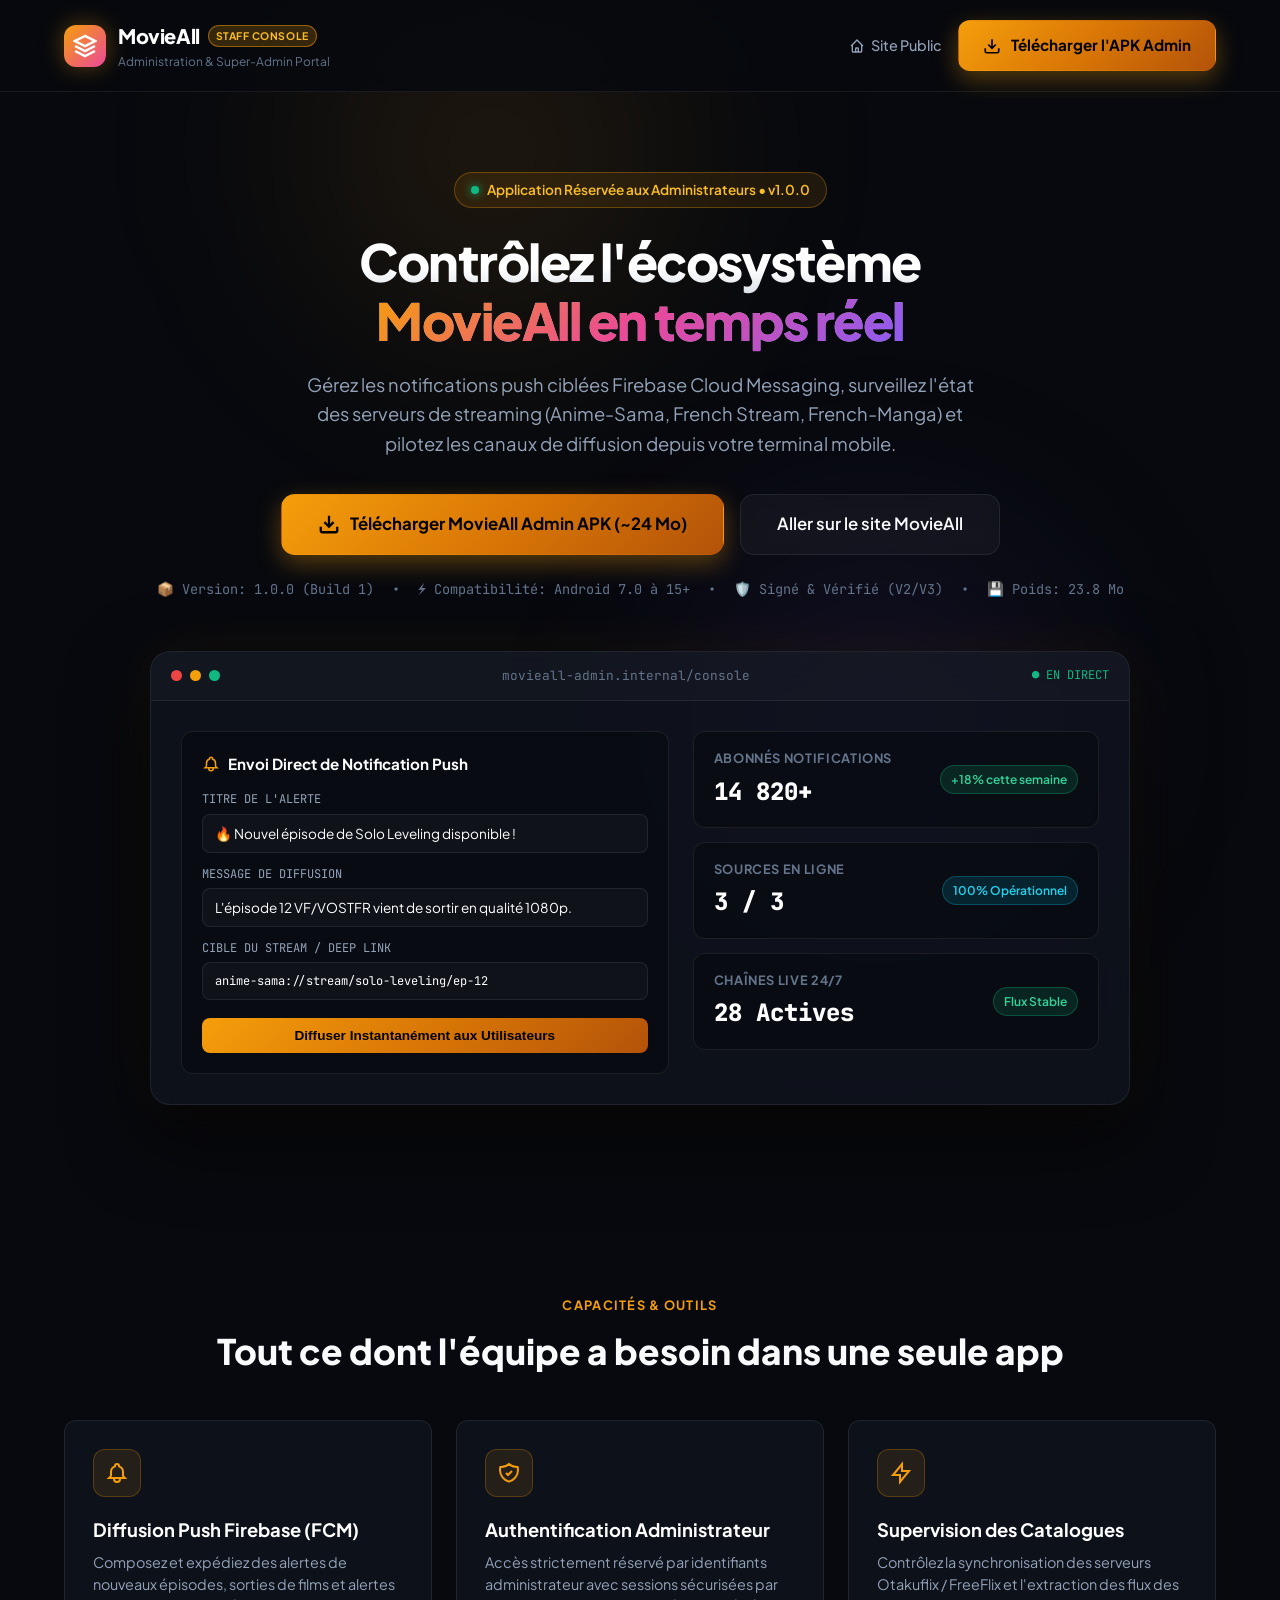
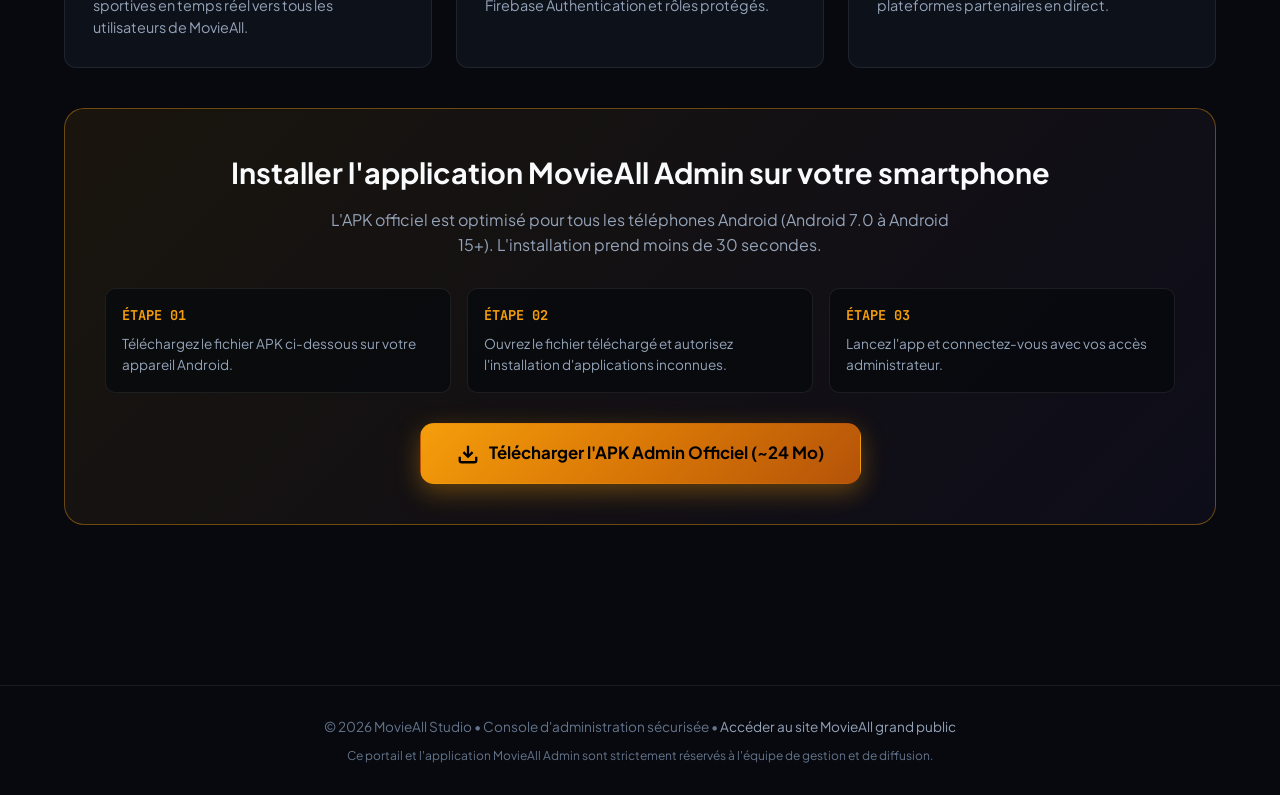
==== admin/index.html @ 5f3af015 "feat: add MovieAll Admin portal with APK download and update app v0.1.1" ====
<!DOCTYPE html>
<html lang="fr">
<head>
  <meta charset="UTF-8">
  <meta name="viewport" content="width=device-width, initial-scale=1.0">
  <title>MovieAll Admin — Console de Gestion & Téléchargement APK Officiel</title>
  <meta name="description" content="Portail officiel MovieAll Admin. Téléchargez l'application Android MovieAll Admin pour gérer les notifications push, les catalogues et les flux en direct.">
  <link rel="preconnect" href="https://fonts.googleapis.com">
  <link rel="preconnect" href="https://fonts.gstatic.com" crossorigin>
  <link href="https://fonts.googleapis.com/css2?family=Plus+Jakarta+Sans:wght@300;400;500;600;700;800&family=JetBrains+Mono:wght@400;500;700&display=swap" rel="stylesheet">
  <style>
    :root {
      --bg-dark: #07090e;
      --bg-card: rgba(16, 20, 31, 0.75);
      --bg-card-hover: rgba(22, 28, 44, 0.9);
      --border-glass: rgba(255, 255, 255, 0.08);
      --border-accent: rgba(245, 158, 11, 0.4);
      --primary: #f59e0b;
      --primary-glow: rgba(245, 158, 11, 0.35);
      --primary-gradient: linear-gradient(135deg, #f59e0b 0%, #d97706 50%, #b45309 100%);
      --accent-violet: #8b5cf6;
      --accent-cyan: #06b6d4;
      --text-main: #f8fafc;
      --text-muted: #94a3b8;
      --text-dim: #64748b;
      --success: #10b981;
      --radius-lg: 20px;
      --radius-md: 12px;
      --font-main: 'Plus Jakarta Sans', -apple-system, BlinkMacSystemFont, sans-serif;
      --font-mono: 'JetBrains Mono', monospace;
    }

    * {
      box-sizing: border-box;
      margin: 0;
      padding: 0;
    }

    body {
      background-color: var(--bg-dark);
      color: var(--text-main);
      font-family: var(--font-main);
      line-height: 1.6;
      overflow-x: hidden;
      min-height: 100vh;
      position: relative;
    }

    /* Ambient background glows */
    body::before {
      content: '';
      position: fixed;
      top: -150px;
      left: 15%;
      width: 600px;
      height: 600px;
      background: radial-gradient(circle, rgba(245, 158, 11, 0.12) 0%, transparent 70%);
      pointer-events: none;
      z-index: 0;
      filter: blur(80px);
    }

    body::after {
      content: '';
      position: fixed;
      bottom: -100px;
      right: 10%;
      width: 550px;
      height: 550px;
      background: radial-gradient(circle, rgba(139, 92, 246, 0.14) 0%, transparent 70%);
      pointer-events: none;
      z-index: 0;
      filter: blur(90px);
    }

    /* Container */
    .container {
      max-width: 1200px;
      margin: 0 auto;
      padding: 0 24px;
      position: relative;
      z-index: 1;
    }

    /* Navigation */
    nav.navbar {
      display: flex;
      align-items: center;
      justify-content: space-between;
      padding: 20px 0;
      border-bottom: 1px solid var(--border-glass);
      backdrop-filter: blur(12px);
      position: sticky;
      top: 0;
      z-index: 100;
      background: rgba(7, 9, 14, 0.82);
    }

    .brand {
      display: flex;
      align-items: center;
      gap: 12px;
      text-decoration: none;
    }

    .brand-logo {
      width: 42px;
      height: 42px;
      border-radius: 12px;
      background: linear-gradient(135deg, #f59e0b, #ec4899);
      display: flex;
      align-items: center;
      justify-content: center;
      box-shadow: 0 0 24px var(--primary-glow);
    }

    .brand-logo svg {
      width: 24px;
      height: 24px;
      color: #fff;
    }

    .brand-text {
      display: flex;
      flex-direction: column;
    }

    .brand-title {
      font-size: 1.25rem;
      font-weight: 800;
      letter-spacing: -0.02em;
      color: #fff;
      display: flex;
      align-items: center;
      gap: 8px;
    }

    .admin-pill {
      font-size: 0.65rem;
      font-weight: 700;
      background: rgba(245, 158, 11, 0.2);
      border: 1px solid rgba(245, 158, 11, 0.5);
      color: #fbbf24;
      padding: 2px 7px;
      border-radius: 20px;
      letter-spacing: 0.05em;
      text-transform: uppercase;
    }

    .brand-subtitle {
      font-size: 0.75rem;
      color: var(--text-dim);
    }

    .nav-actions {
      display: flex;
      align-items: center;
      gap: 16px;
    }

    .nav-link {
      color: var(--text-muted);
      text-decoration: none;
      font-size: 0.9rem;
      font-weight: 500;
      transition: color 0.2s;
    }

    .nav-link:hover {
      color: #fff;
    }

    .btn {
      display: inline-flex;
      align-items: center;
      justify-content: center;
      gap: 10px;
      padding: 12px 24px;
      border-radius: var(--radius-md);
      font-family: var(--font-main);
      font-weight: 600;
      font-size: 0.95rem;
      text-decoration: none;
      cursor: pointer;
      transition: all 0.25s cubic-bezier(0.16, 1, 0.3, 1);
      border: 1px solid transparent;
      outline: none;
    }

    .btn-primary {
      background: var(--primary-gradient);
      color: #000;
      font-weight: 700;
      box-shadow: 0 8px 24px var(--primary-glow);
    }

    .btn-primary:hover {
      transform: translateY(-2px);
      box-shadow: 0 14px 32px rgba(245, 158, 11, 0.55);
      filter: brightness(1.08);
    }

    .btn-secondary {
      background: rgba(255, 255, 255, 0.04);
      color: var(--text-main);
      border-color: var(--border-glass);
      backdrop-filter: blur(8px);
    }

    .btn-secondary:hover {
      background: rgba(255, 255, 255, 0.08);
      border-color: rgba(255, 255, 255, 0.2);
      transform: translateY(-2px);
    }

    /* Hero Section */
    .hero {
      padding: 80px 0 60px;
      text-align: center;
    }

    .hero-badge {
      display: inline-flex;
      align-items: center;
      gap: 8px;
      padding: 6px 16px;
      background: rgba(245, 158, 11, 0.1);
      border: 1px solid rgba(245, 158, 11, 0.3);
      border-radius: 30px;
      font-size: 0.85rem;
      color: #fbbf24;
      font-weight: 600;
      margin-bottom: 24px;
      animation: pulse 3s infinite;
    }

    .status-dot {
      width: 8px;
      height: 8px;
      border-radius: 50%;
      background: var(--success);
      box-shadow: 0 0 10px var(--success);
    }

    .hero h1 {
      font-size: 3.2rem;
      font-weight: 800;
      line-height: 1.15;
      letter-spacing: -0.03em;
      margin-bottom: 20px;
      background: linear-gradient(180deg, #ffffff 30%, #94a3b8 100%);
      -webkit-background-clip: text;
      -webkit-text-fill-color: transparent;
    }

    .hero h1 span.gradient {
      background: linear-gradient(135deg, #f59e0b 0%, #ec4899 50%, #8b5cf6 100%);
      -webkit-background-clip: text;
      -webkit-text-fill-color: transparent;
    }

    .hero-desc {
      font-size: 1.15rem;
      color: var(--text-muted);
      max-width: 680px;
      margin: 0 auto 36px;
    }

    .hero-cta {
      display: flex;
      flex-wrap: wrap;
      justify-content: center;
      gap: 16px;
      margin-bottom: 24px;
    }

    .btn-download-hero {
      padding: 16px 36px;
      font-size: 1.05rem;
      border-radius: 14px;
    }

    .btn-download-hero svg {
      width: 22px;
      height: 22px;
    }

    .build-specs {
      display: flex;
      align-items: center;
      justify-content: center;
      gap: 18px;
      font-size: 0.85rem;
      color: var(--text-dim);
      font-family: var(--font-mono);
      flex-wrap: wrap;
    }

    .build-specs span {
      display: flex;
      align-items: center;
      gap: 6px;
    }

    /* Dashboard preview card */
    .preview-wrapper {
      margin: 50px auto;
      max-width: 980px;
      border-radius: var(--radius-lg);
      border: 1px solid var(--border-glass);
      background: var(--bg-card);
      backdrop-filter: blur(20px);
      box-shadow: 0 30px 80px rgba(0, 0, 0, 0.7), 0 0 60px rgba(245, 158, 11, 0.08);
      overflow: hidden;
      position: relative;
    }

    .preview-header {
      display: flex;
      align-items: center;
      justify-content: space-between;
      padding: 14px 20px;
      border-bottom: 1px solid var(--border-glass);
      background: rgba(255, 255, 255, 0.02);
    }

    .window-dots {
      display: flex;
      gap: 8px;
    }

    .dot {
      width: 11px;
      height: 11px;
      border-radius: 50%;
    }

    .dot.red { background: #ef4444; }
    .dot.yellow { background: #f59e0b; }
    .dot.green { background: #10b981; }

    .preview-title {
      font-size: 0.8rem;
      color: var(--text-dim);
      font-family: var(--font-mono);
    }

    .preview-body {
      padding: 30px;
      display: grid;
      grid-template-columns: 1.2fr 1fr;
      gap: 24px;
      text-align: left;
    }

    @media (max-width: 768px) {
      .preview-body {
        grid-template-columns: 1fr;
      }
      .hero h1 {
        font-size: 2.2rem;
      }
    }

    /* Mock notification composer */
    .composer-card {
      background: rgba(7, 9, 14, 0.6);
      border: 1px solid var(--border-glass);
      border-radius: var(--radius-md);
      padding: 20px;
    }

    .composer-title {
      font-size: 0.95rem;
      font-weight: 700;
      color: #fff;
      margin-bottom: 14px;
      display: flex;
      align-items: center;
      gap: 8px;
    }

    .composer-title svg {
      color: var(--primary);
    }

    .form-group {
      margin-bottom: 12px;
    }

    .form-group label {
      display: block;
      font-size: 0.75rem;
      color: var(--text-muted);
      margin-bottom: 4px;
      font-family: var(--font-mono);
    }

    .form-input {
      width: 100%;
      background: rgba(255, 255, 255, 0.03);
      border: 1px solid rgba(255, 255, 255, 0.08);
      border-radius: 8px;
      padding: 10px 12px;
      color: #fff;
      font-size: 0.85rem;
      font-family: var(--font-main);
    }

    .btn-send-mock {
      width: 100%;
      background: var(--primary-gradient);
      color: #000;
      border: none;
      padding: 10px;
      border-radius: 8px;
      font-weight: 700;
      font-size: 0.85rem;
      cursor: pointer;
      margin-top: 6px;
      transition: opacity 0.2s;
    }

    .btn-send-mock:hover {
      opacity: 0.9;
    }

    /* Mock metrics cards */
    .metrics-col {
      display: flex;
      flex-direction: column;
      gap: 14px;
    }

    .metric-box {
      background: rgba(7, 9, 14, 0.6);
      border: 1px solid var(--border-glass);
      border-radius: var(--radius-md);
      padding: 16px 20px;
      display: flex;
      align-items: center;
      justify-content: space-between;
    }

    .metric-info h4 {
      font-size: 0.8rem;
      color: var(--text-dim);
      text-transform: uppercase;
      letter-spacing: 0.05em;
      margin-bottom: 4px;
    }

    .metric-info .value {
      font-size: 1.5rem;
      font-weight: 800;
      font-family: var(--font-mono);
      color: #fff;
    }

    .metric-badge {
      font-size: 0.75rem;
      padding: 4px 10px;
      border-radius: 20px;
      font-weight: 600;
      background: rgba(16, 185, 129, 0.15);
      color: #34d399;
      border: 1px solid rgba(16, 185, 129, 0.3);
    }

    /* Features Grid */
    .features-section {
      padding: 80px 0;
      text-align: center;
    }

    .section-tag {
      font-size: 0.8rem;
      font-weight: 700;
      color: var(--primary);
      text-transform: uppercase;
      letter-spacing: 0.1em;
      margin-bottom: 8px;
    }

    .section-title {
      font-size: 2.2rem;
      font-weight: 800;
      margin-bottom: 40px;
    }

    .features-grid {
      display: grid;
      grid-template-columns: repeat(auto-fit, minmax(320px, 1fr));
      gap: 24px;
      text-align: left;
    }

    .feature-card {
      background: var(--bg-card);
      border: 1px solid var(--border-glass);
      border-radius: var(--radius-md);
      padding: 28px;
      transition: all 0.3s;
      position: relative;
      overflow: hidden;
    }

    .feature-card:hover {
      background: var(--bg-card-hover);
      border-color: rgba(245, 158, 11, 0.3);
      transform: translateY(-4px);
    }

    .feature-icon {
      width: 48px;
      height: 48px;
      border-radius: 12px;
      background: rgba(245, 158, 11, 0.1);
      border: 1px solid rgba(245, 158, 11, 0.25);
      display: flex;
      align-items: center;
      justify-content: center;
      margin-bottom: 18px;
      color: var(--primary);
    }

    .feature-card h3 {
      font-size: 1.15rem;
      font-weight: 700;
      margin-bottom: 8px;
      color: #fff;
    }

    .feature-card p {
      font-size: 0.9rem;
      color: var(--text-muted);
      line-height: 1.5;
    }

    /* Installation Box */
    .install-box {
      margin: 40px auto 80px;
      background: linear-gradient(135deg, rgba(245, 158, 11, 0.08) 0%, rgba(139, 92, 246, 0.05) 100%);
      border: 1px solid var(--border-accent);
      border-radius: var(--radius-lg);
      padding: 40px;
      text-align: center;
      position: relative;
    }

    .install-box h2 {
      font-size: 1.8rem;
      margin-bottom: 12px;
    }

    .install-box p {
      color: var(--text-muted);
      max-width: 620px;
      margin: 0 auto 28px;
    }

    .install-steps {
      display: grid;
      grid-template-columns: repeat(auto-fit, minmax(220px, 1fr));
      gap: 16px;
      margin: 30px 0;
      text-align: left;
    }

    .step-item {
      background: rgba(7, 9, 14, 0.7);
      border: 1px solid var(--border-glass);
      border-radius: 10px;
      padding: 16px;
    }

    .step-num {
      font-family: var(--font-mono);
      font-weight: 700;
      color: var(--primary);
      margin-bottom: 6px;
      font-size: 0.85rem;
    }

    .step-text {
      font-size: 0.85rem;
      color: var(--text-muted);
    }

    /* Footer */
    footer {
      border-top: 1px solid var(--border-glass);
      padding: 30px 0;
      text-align: center;
      font-size: 0.85rem;
      color: var(--text-dim);
    }

    footer a {
      color: var(--text-muted);
      text-decoration: none;
      transition: color 0.2s;
    }

    footer a:hover {
      color: var(--primary);
    }

    /* Toast */
    #download-toast {
      position: fixed;
      bottom: 24px;
      right: 24px;
      background: rgba(16, 20, 31, 0.95);
      border: 1px solid var(--primary);
      box-shadow: 0 10px 40px rgba(0, 0, 0, 0.8), 0 0 20px var(--primary-glow);
      color: #fff;
      padding: 16px 22px;
      border-radius: 12px;
      font-size: 0.9rem;
      display: none;
      align-items: center;
      gap: 12px;
      z-index: 1000;
      backdrop-filter: blur(12px);
      animation: slideIn 0.3s ease;
    }

    @keyframes slideIn {
      from { transform: translateY(20px); opacity: 0; }
      to { transform: translateY(0); opacity: 1; }
    }

    @keyframes pulse {
      0%, 100% { opacity: 1; }
      50% { opacity: 0.75; }
    }
  </style>
</head>
<body>

  <!-- Navigation -->
  <nav class="navbar">
    <div class="container" style="display: flex; align-items: center; justify-content: space-between; width: 100%;">
      <a href="index.html" class="brand">
        <div class="brand-logo">
          <svg viewBox="0 0 24 24" fill="none" stroke="currentColor" stroke-width="2.5">
            <path d="M12 2L2 7l10 5 10-5-10-5zM2 17l10 5 10-5M2 12l10 5 10-5"/>
          </svg>
        </div>
        <div class="brand-text">
          <span class="brand-title">MovieAll <span class="admin-pill">Staff Console</span></span>
          <span class="brand-subtitle">Administration & Super-Admin Portal</span>
        </div>
      </a>

      <div class="nav-actions">
        <a href="../index.html" class="nav-link">
          <svg style="width:16px;height:16px;vertical-align:-3px;margin-right:4px;" fill="none" stroke="currentColor" stroke-width="2" viewBox="0 0 24 24">
            <path d="M3 12l2-2m0 0l7-7 7 7M5 10v10a1 1 0 001 1h3m10-11l2 2m-2-2v10a1 1 0 01-1 1h-3m-6 0a1 1 0 001-1v-4a1 1 0 011-1h2a1 1 0 011 1v4a1 1 0 001 1m-6 0h6"/>
          </svg>
          Site Public
        </a>
        <a href="https://github.com/abdoulboureima1000000/abdoul/releases/download/vision/movieall-admin-release.apk" download="movieall-admin-v1.0.0.apk" class="btn btn-primary" id="nav-download-btn">
          <svg width="18" height="18" viewBox="0 0 24 24" fill="none" stroke="currentColor" stroke-width="2.2">
            <path d="M21 15v4a2 2 0 0 1-2 2H5a2 2 0 0 1-2-2v-4"></path>
            <polyline points="7 10 12 15 17 10"></polyline>
            <line x1="12" y1="15" x2="12" y2="3"></line>
          </svg>
          Télécharger l'APK Admin
        </a>
      </div>
    </div>
  </nav>

  <!-- Hero -->
  <section class="hero">
    <div class="container">
      <div class="hero-badge">
        <span class="status-dot"></span>
        Application Réservée aux Administrateurs • v1.0.0
      </div>

      <h1>
        Contrôlez l'écosystème <br>
        <span class="gradient">MovieAll en temps réel</span>
      </h1>

      <p class="hero-desc">
        Gérez les notifications push ciblées Firebase Cloud Messaging, surveillez l'état des serveurs de streaming (Anime-Sama, French Stream, French-Manga) et pilotez les canaux de diffusion depuis votre terminal mobile.
      </p>

      <div class="hero-cta">
        <a href="https://github.com/abdoulboureima1000000/abdoul/releases/download/vision/movieall-admin-release.apk" download="movieall-admin-v1.0.0.apk" class="btn btn-primary btn-download-hero" id="hero-admin-download">
          <svg viewBox="0 0 24 24" fill="none" stroke="currentColor" stroke-width="2.5">
            <path d="M21 15v4a2 2 0 0 1-2 2H5a2 2 0 0 1-2-2v-4"></path>
            <polyline points="7 10 12 15 17 10"></polyline>
            <line x1="12" y1="15" x2="12" y2="3"></line>
          </svg>
          Télécharger MovieAll Admin APK (~24 Mo)
        </a>
        <a href="../index.html" class="btn btn-secondary btn-download-hero">
          Aller sur le site MovieAll
        </a>
      </div>

      <div class="build-specs">
        <span>📦 Version: 1.0.0 (Build 1)</span>
        <span>•</span>
        <span>⚡ Compatibilité: Android 7.0 à 15+</span>
        <span>•</span>
        <span>🛡️ Signé & Vérifié (V2/V3)</span>
        <span>•</span>
        <span>💾 Poids: 23.8 Mo</span>
      </div>

      <!-- Dashboard Preview -->
      <div class="preview-wrapper">
        <div class="preview-header">
          <div class="window-dots">
            <span class="dot red"></span>
            <span class="dot yellow"></span>
            <span class="dot green"></span>
          </div>
          <span class="preview-title">movieall-admin.internal/console</span>
          <span style="font-size:0.75rem; color:var(--success); font-family:var(--font-mono);">● EN DIRECT</span>
        </div>

        <div class="preview-body">
          <!-- Left: Notification Sender Preview -->
          <div class="composer-card">
            <div class="composer-title">
              <svg width="18" height="18" fill="none" stroke="currentColor" stroke-width="2" viewBox="0 0 24 24">
                <path d="M15 17h5l-1.405-1.405A2.032 2.032 0 0118 14.158V11a6.002 6.002 0 00-4-5.659V5a2 2 0 10-4 0v.341C7.67 6.165 6 8.388 6 11v3.159c0 .538-.214 1.055-.595 1.436L4 17h5m6 0v1a3 3 0 11-6 0v-1m6 0H9"/>
              </svg>
              Envoi Direct de Notification Push
            </div>
            <div class="form-group">
              <label>TITRE DE L'ALERTE</label>
              <input type="text" class="form-input" id="demo-title" value="🔥 Nouvel épisode de Solo Leveling disponible !" readonly>
            </div>
            <div class="form-group">
              <label>MESSAGE DE DIFFUSION</label>
              <input type="text" class="form-input" id="demo-msg" value="L'épisode 12 VF/VOSTFR vient de sortir en qualité 1080p." readonly>
            </div>
            <div class="form-group">
              <label>CIBLE DU STREAM / DEEP LINK</label>
              <input type="text" class="form-input" style="font-family:var(--font-mono); font-size:0.75rem;" value="anime-sama://stream/solo-leveling/ep-12" readonly>
            </div>
            <button class="btn-send-mock" onclick="triggerMockSend()">Diffuser Instantanément aux Utilisateurs</button>
          </div>

          <!-- Right: Metrics -->
          <div class="metrics-col">
            <div class="metric-box">
              <div class="metric-info">
                <h4>Abonnés Notifications</h4>
                <div class="value">14 820+</div>
              </div>
              <span class="metric-badge">+18% cette semaine</span>
            </div>

            <div class="metric-box">
              <div class="metric-info">
                <h4>Sources en Ligne</h4>
                <div class="value">3 / 3</div>
              </div>
              <span class="metric-badge" style="background:rgba(6,182,212,0.15); color:#22d3ee; border-color:rgba(6,182,212,0.3);">100% Opérationnel</span>
            </div>

            <div class="metric-box">
              <div class="metric-info">
                <h4>Chaînes Live 24/7</h4>
                <div class="value">28 Actives</div>
              </div>
              <span class="metric-badge">Flux Stable</span>
            </div>
          </div>
        </div>
      </div>
    </div>
  </section>

  <!-- Features Section -->
  <section class="features-section">
    <div class="container">
      <div class="section-tag">Capacités & Outils</div>
      <h2 class="section-title">Tout ce dont l'équipe a besoin dans une seule app</h2>

      <div class="features-grid">
        <div class="feature-card">
          <div class="feature-icon">
            <svg width="24" height="24" fill="none" stroke="currentColor" stroke-width="2" viewBox="0 0 24 24">
              <path d="M15 17h5l-1.405-1.405A2.032 2.032 0 0118 14.158V11a6.002 6.002 0 00-4-5.659V5a2 2 0 10-4 0v.341C7.67 6.165 6 8.388 6 11v3.159c0 .538-.214 1.055-.595 1.436L4 17h5m6 0v1a3 3 0 11-6 0v-1m6 0H9"/>
            </svg>
          </div>
          <h3>Diffusion Push Firebase (FCM)</h3>
          <p>Composez et expédiez des alertes de nouveaux épisodes, sorties de films et alertes sportives en temps réel vers tous les utilisateurs de MovieAll.</p>
        </div>

        <div class="feature-card">
          <div class="feature-icon">
            <svg width="24" height="24" fill="none" stroke="currentColor" stroke-width="2" viewBox="0 0 24 24">
              <path d="M9 12l2 2 4-4m5.618-4.016A11.955 11.955 0 0112 2.944a11.955 11.955 0 01-8.618 3.04A12.02 12.02 0 003 9c0 5.591 3.824 10.29 9 11.622 5.176-1.332 9-6.03 9-11.622 0-1.042-.133-2.052-.382-3.016z"/>
            </svg>
          </div>
          <h3>Authentification Administrateur</h3>
          <p>Accès strictement réservé par identifiants administrateur avec sessions sécurisées par Firebase Authentication et rôles protégés.</p>
        </div>

        <div class="feature-card">
          <div class="feature-icon">
            <svg width="24" height="24" fill="none" stroke="currentColor" stroke-width="2" viewBox="0 0 24 24">
              <path d="M13 10V3L4 14h7v7l9-11h-7z"/>
            </svg>
          </div>
          <h3>Supervision des Catalogues</h3>
          <p>Contrôlez la synchronisation des serveurs Otakuflix / FreeFlix et l'extraction des flux des plateformes partenaires en direct.</p>
        </div>
      </div>

      <!-- Installation Box -->
      <div class="install-box">
        <h2>Installer l'application MovieAll Admin sur votre smartphone</h2>
        <p>L'APK officiel est optimisé pour tous les téléphones Android (Android 7.0 à Android 15+). L'installation prend moins de 30 secondes.</p>

        <div class="install-steps">
          <div class="step-item">
            <div class="step-num">ÉTAPE 01</div>
            <div class="step-text">Téléchargez le fichier APK ci-dessous sur votre appareil Android.</div>
          </div>
          <div class="step-item">
            <div class="step-num">ÉTAPE 02</div>
            <div class="step-text">Ouvrez le fichier téléchargé et autorisez l'installation d'applications inconnues.</div>
          </div>
          <div class="step-item">
            <div class="step-num">ÉTAPE 03</div>
            <div class="step-text">Lancez l'app et connectez-vous avec vos accès administrateur.</div>
          </div>
        </div>

        <a href="https://github.com/abdoulboureima1000000/abdoul/releases/download/vision/movieall-admin-release.apk" download="movieall-admin-v1.0.0.apk" class="btn btn-primary btn-download-hero" id="install-box-download">
          <svg width="22" height="22" viewBox="0 0 24 24" fill="none" stroke="currentColor" stroke-width="2.5">
            <path d="M21 15v4a2 2 0 0 1-2 2H5a2 2 0 0 1-2-2v-4"></path>
            <polyline points="7 10 12 15 17 10"></polyline>
            <line x1="12" y1="15" x2="12" y2="3"></line>
          </svg>
          Télécharger l'APK Admin Officiel (~24 Mo)
        </a>
      </div>
    </div>
  </section>

  <!-- Footer -->
  <footer>
    <div class="container">
      <p style="margin-bottom:8px;">
        © 2026 MovieAll Studio • Console d'administration sécurisée • 
        <a href="../index.html">Accéder au site MovieAll grand public</a>
      </p>
      <p style="color:var(--text-dim); font-size:0.75rem;">
        Ce portail et l'application MovieAll Admin sont strictement réservés à l'équipe de gestion et de diffusion.
      </p>
    </div>
  </footer>

  <!-- Toast -->
  <div id="download-toast">
    <svg width="24" height="24" viewBox="0 0 24 24" fill="none" stroke="#10b981" stroke-width="2.5">
      <path d="M22 11.08V12a10 10 0 1 1-5.93-9.14"></path>
      <polyline points="22 4 12 14.01 9 11.01"></polyline>
    </svg>
    <div>
      <div style="font-weight:700;">Téléchargement de MovieAll Admin lancé !</div>
      <div style="font-size:0.8rem; color:var(--text-muted);">Le fichier movieall-admin-release.apk (~24 Mo) est en cours de téléchargement.</div>
    </div>
  </div>

  <script>
    // Toast trigger on download
    const toast = document.getElementById('download-toast');
    document.querySelectorAll('a[download]').forEach(btn => {
      btn.addEventListener('click', () => {
        toast.style.display = 'flex';
        setTimeout(() => {
          toast.style.display = 'none';
        }, 5000);
      });
    });

    function triggerMockSend() {
      const btn = document.querySelector('.btn-send-mock');
      const originalText = btn.innerText;
      btn.innerText = 'Envoi en cours à 14 820 appareils...';
      btn.style.opacity = '0.7';
      setTimeout(() => {
        btn.innerText = '✓ Diffusé avec succès !';
        btn.style.background = '#10b981';
        btn.style.color = '#fff';
        setTimeout(() => {
          btn.innerText = originalText;
          btn.style.background = '';
          btn.style.color = '';
          btn.style.opacity = '1';
        }, 2500);
      }, 1200);
    }
  </script>
</body>
</html>
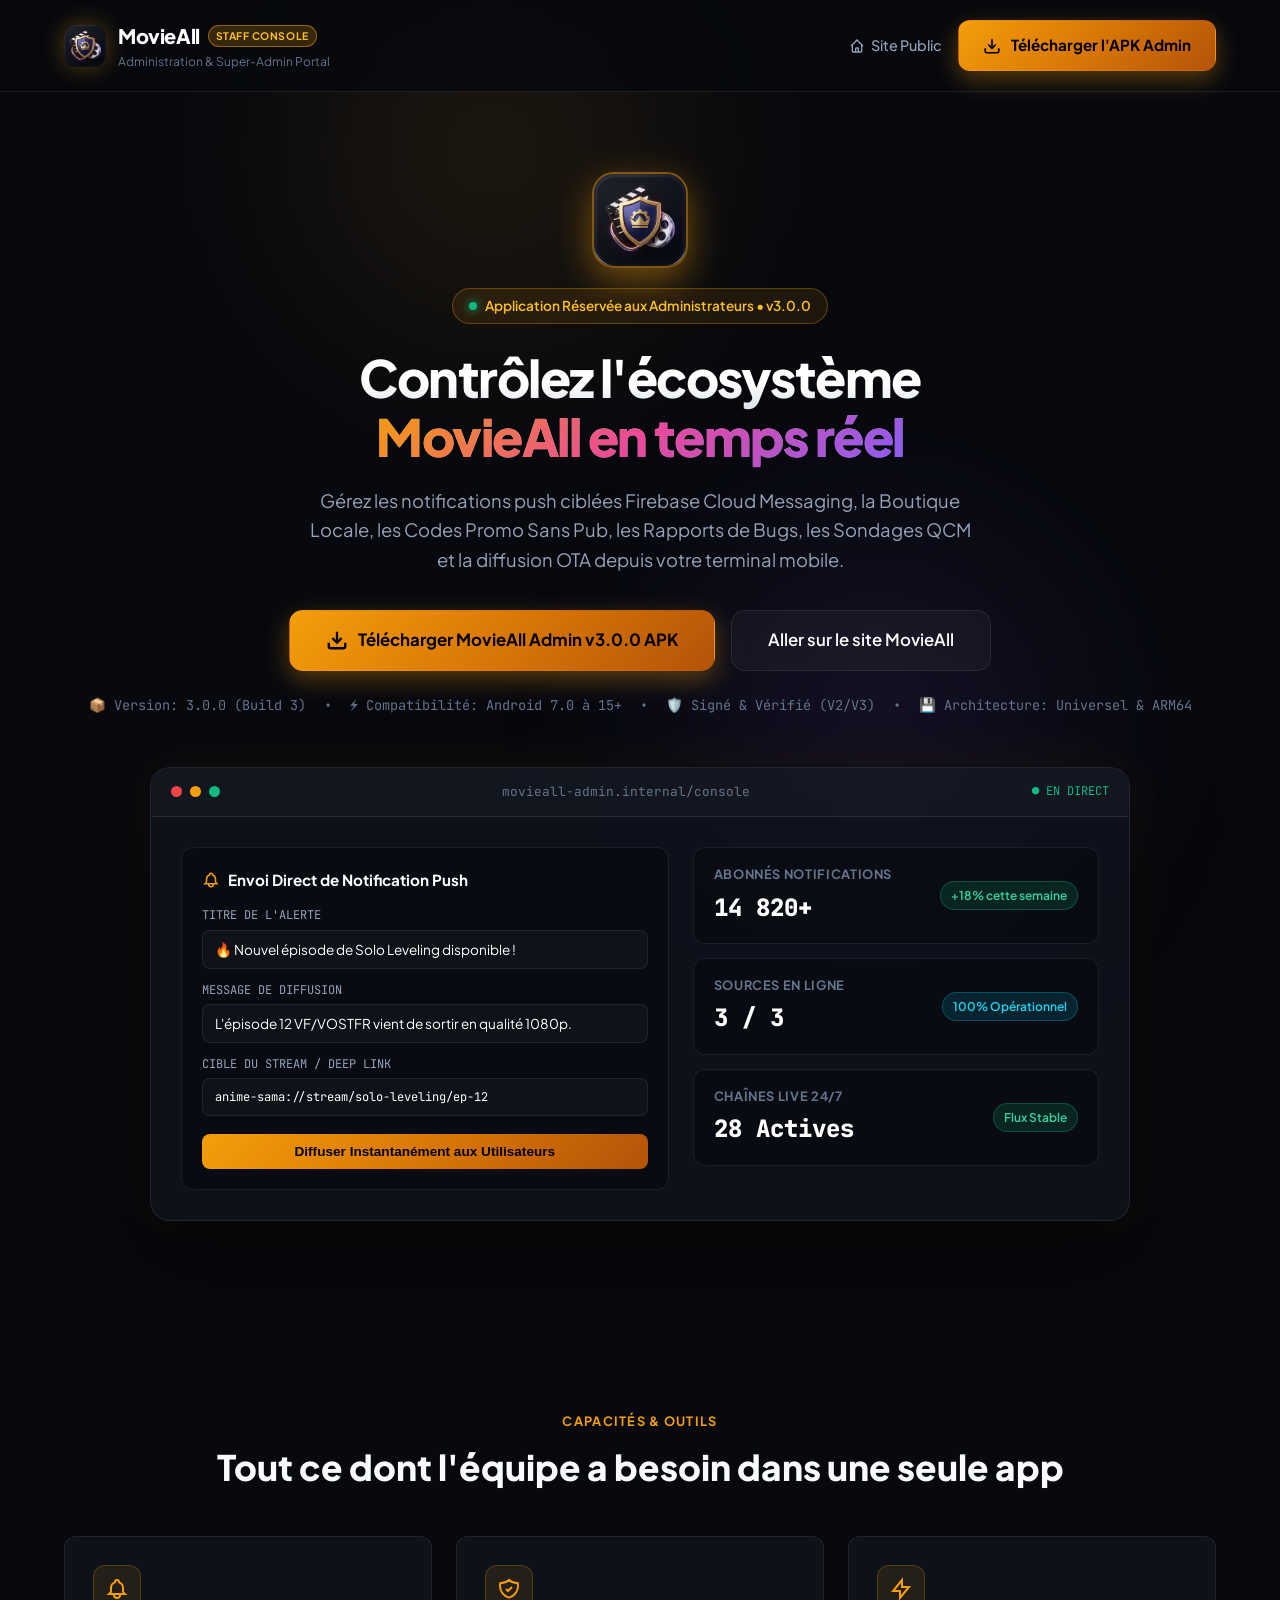
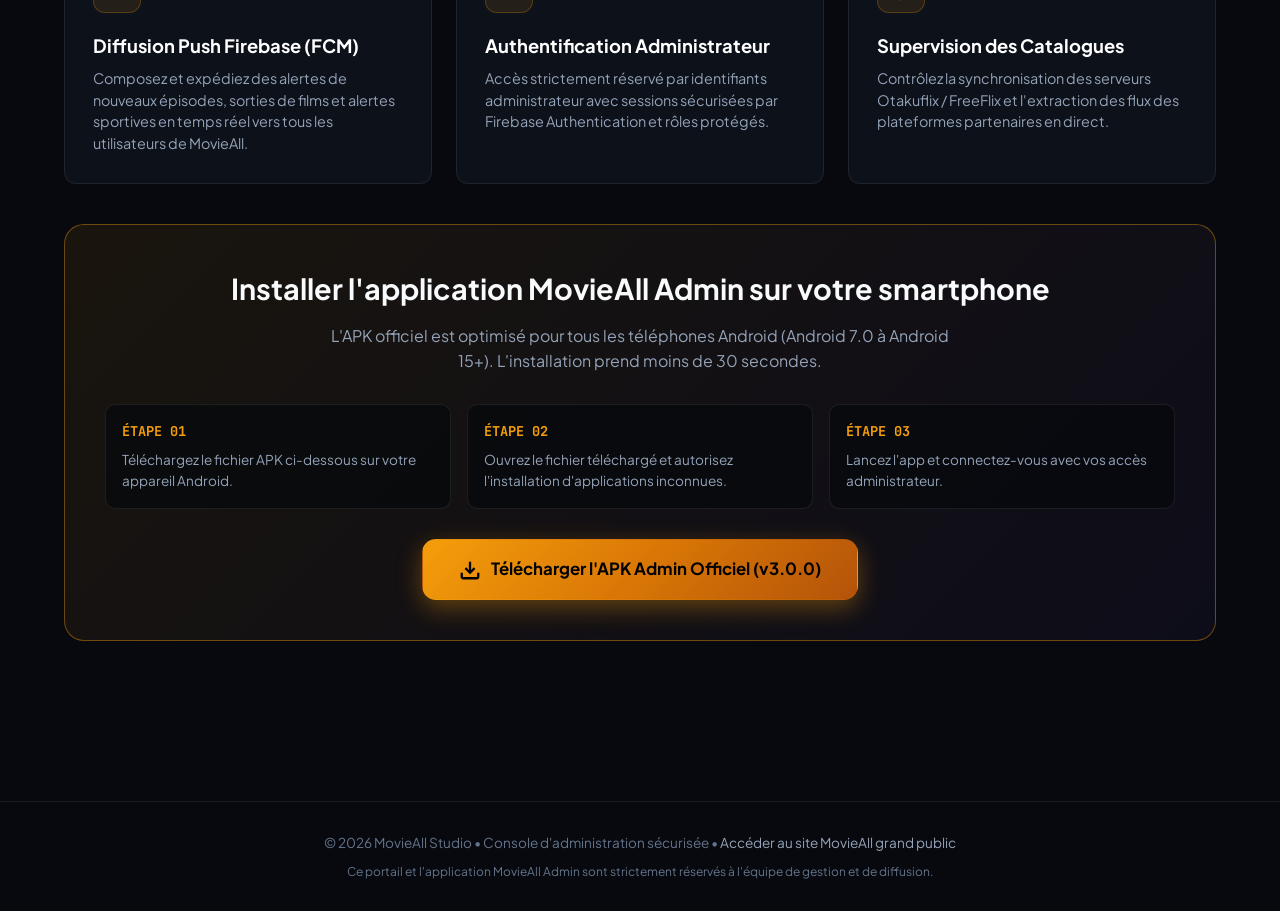
==== commit 28ac87b6: "feat(v3.0.0): update site links, fix character encoding and add MovieAll Admin 3D logo" ====
--- a/admin/index.html
+++ b/admin/index.html
@@ -4,6 +4,7 @@
   <meta charset="UTF-8">
   <meta name="viewport" content="width=device-width, initial-scale=1.0">
   <title>MovieAll Admin — Console de Gestion & Téléchargement APK Officiel</title>
+  <link rel="icon" type="image/png" href="../assets/admin-logo.png">
   <meta name="description" content="Portail officiel MovieAll Admin. Téléchargez l'application Android MovieAll Admin pour gérer les notifications push, les catalogues et les flux en direct.">
   <link rel="preconnect" href="https://fonts.googleapis.com">
   <link rel="preconnect" href="https://fonts.gstatic.com" crossorigin>
@@ -643,10 +644,8 @@
   <nav class="navbar">
     <div class="container" style="display: flex; align-items: center; justify-content: space-between; width: 100%;">
       <a href="index.html" class="brand">
-        <div class="brand-logo">
-          <svg viewBox="0 0 24 24" fill="none" stroke="currentColor" stroke-width="2.5">
-            <path d="M12 2L2 7l10 5 10-5-10-5zM2 17l10 5 10-5M2 12l10 5 10-5"/>
-          </svg>
+        <div class="brand-logo" style="overflow: hidden; background: transparent;">
+          <img src="../assets/admin-logo.png" alt="MovieAll Admin Logo" style="width: 100%; height: 100%; object-fit: cover; border-radius: 12px;">
         </div>
         <div class="brand-text">
           <span class="brand-title">MovieAll <span class="admin-pill">Staff Console</span></span>
@@ -661,7 +660,7 @@
           </svg>
           Site Public
         </a>
-        <a href="https://github.com/abdoulboureima1000000/abdoul/releases/download/vision/movieall-admin-release.apk" download="movieall-admin-v1.0.0.apk" class="btn btn-primary" id="nav-download-btn">
+        <a href="https://github.com/abdoulboureima1000000/abdoul/releases/download/v3.0.0/movieall-admin-release.apk" download="movieall-admin-v3.0.0.apk" class="btn btn-primary" id="nav-download-btn">
           <svg width="18" height="18" viewBox="0 0 24 24" fill="none" stroke="currentColor" stroke-width="2.2">
             <path d="M21 15v4a2 2 0 0 1-2 2H5a2 2 0 0 1-2-2v-4"></path>
             <polyline points="7 10 12 15 17 10"></polyline>
@@ -676,9 +675,12 @@
   <!-- Hero -->
   <section class="hero">
     <div class="container">
+      <div style="margin-bottom: 20px; display: flex; justify-content: center;">
+        <img src="../assets/admin-logo.png" alt="MovieAll Admin 3D Logo" style="width: 96px; height: 96px; border-radius: 22px; box-shadow: 0 12px 36px rgba(245, 158, 11, 0.45); border: 2px solid rgba(245, 158, 11, 0.5);">
+      </div>
       <div class="hero-badge">
         <span class="status-dot"></span>
-        Application Réservée aux Administrateurs • v1.0.0
+        Application Réservée aux Administrateurs • v3.0.0
       </div>
 
       <h1>
@@ -687,17 +689,17 @@
       </h1>
 
       <p class="hero-desc">
-        Gérez les notifications push ciblées Firebase Cloud Messaging, surveillez l'état des serveurs de streaming (Anime-Sama, French Stream, French-Manga) et pilotez les canaux de diffusion depuis votre terminal mobile.
+        Gérez les notifications push ciblées Firebase Cloud Messaging, la Boutique Locale, les Codes Promo Sans Pub, les Rapports de Bugs, les Sondages QCM et la diffusion OTA depuis votre terminal mobile.
       </p>
 
       <div class="hero-cta">
-        <a href="https://github.com/abdoulboureima1000000/abdoul/releases/download/vision/movieall-admin-release.apk" download="movieall-admin-v1.0.0.apk" class="btn btn-primary btn-download-hero" id="hero-admin-download">
+        <a href="https://github.com/abdoulboureima1000000/abdoul/releases/download/v3.0.0/movieall-admin-release.apk" download="movieall-admin-v3.0.0.apk" class="btn btn-primary btn-download-hero" id="hero-admin-download">
           <svg viewBox="0 0 24 24" fill="none" stroke="currentColor" stroke-width="2.5">
             <path d="M21 15v4a2 2 0 0 1-2 2H5a2 2 0 0 1-2-2v-4"></path>
             <polyline points="7 10 12 15 17 10"></polyline>
             <line x1="12" y1="15" x2="12" y2="3"></line>
           </svg>
-          Télécharger MovieAll Admin APK (~24 Mo)
+          Télécharger MovieAll Admin v3.0.0 APK
         </a>
         <a href="../index.html" class="btn btn-secondary btn-download-hero">
           Aller sur le site MovieAll
@@ -705,13 +707,13 @@
       </div>
 
       <div class="build-specs">
-        <span>📦 Version: 1.0.0 (Build 1)</span>
+        <span>📦 Version: 3.0.0 (Build 3)</span>
         <span>•</span>
         <span>⚡ Compatibilité: Android 7.0 à 15+</span>
         <span>•</span>
         <span>🛡️ Signé & Vérifié (V2/V3)</span>
         <span>•</span>
-        <span>💾 Poids: 23.8 Mo</span>
+        <span>💾 Architecture: Universel & ARM64</span>
       </div>
 
       <!-- Dashboard Preview -->
@@ -839,13 +841,13 @@
           </div>
         </div>
 
-        <a href="https://github.com/abdoulboureima1000000/abdoul/releases/download/vision/movieall-admin-release.apk" download="movieall-admin-v1.0.0.apk" class="btn btn-primary btn-download-hero" id="install-box-download">
+        <a href="https://github.com/abdoulboureima1000000/abdoul/releases/download/v3.0.0/movieall-admin-release.apk" download="movieall-admin-v3.0.0.apk" class="btn btn-primary btn-download-hero" id="install-box-download">
           <svg width="22" height="22" viewBox="0 0 24 24" fill="none" stroke="currentColor" stroke-width="2.5">
             <path d="M21 15v4a2 2 0 0 1-2 2H5a2 2 0 0 1-2-2v-4"></path>
             <polyline points="7 10 12 15 17 10"></polyline>
             <line x1="12" y1="15" x2="12" y2="3"></line>
           </svg>
-          Télécharger l'APK Admin Officiel (~24 Mo)
+          Télécharger l'APK Admin Officiel (v3.0.0)
         </a>
       </div>
     </div>
